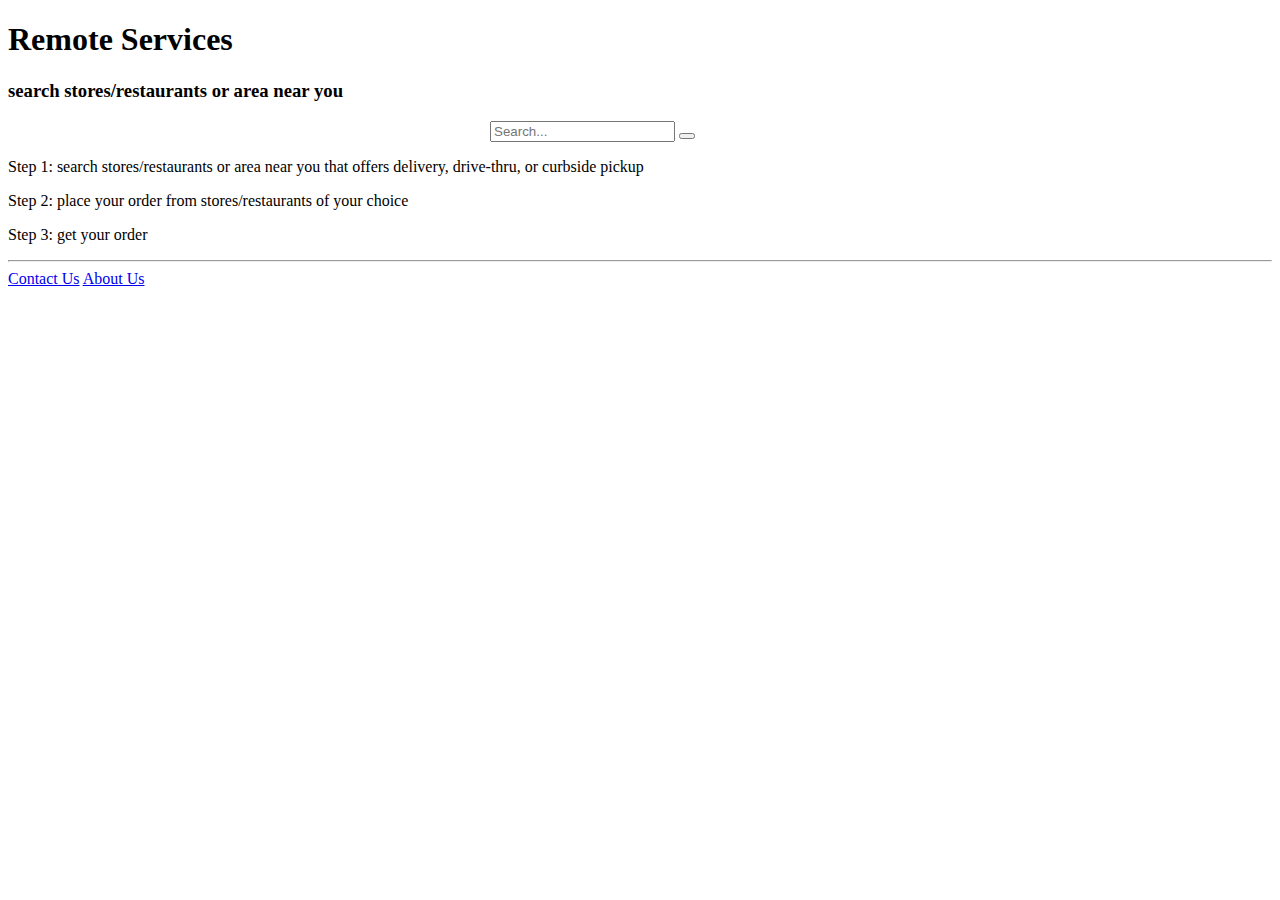
==== index.html @ a4b118c2 "Add files via upload" ====
<!DOCTYPE html>
<html lang="" dir="ltr">

<head>
  <meta charset="utf-8">
  <title>Remote Services</title>
  <link rel="stylesheet" href="css/style.css">
  <link rel="icon" href="favicon.ico">
</head>

<body>
  <div class="">
    <h1>Remote Services</h1>
    <h3>search stores/restaurants or area near you</h3>
    <form class="example" action="/action_page.php" style="margin:auto;max-width:300px">
      <input type="text" placeholder="Search...">
      <button type="submit"><i class="fa fa-search"></i></button>
    </form>
  </div>
  <p>Step 1: search stores/restaurants or area near you that offers delivery, drive-thru, or curbside pickup</p>
  <p>Step 2: place your order from stores/restaurants of your choice</p>
  <p>Step 3: get your order</p>
  <hr>
  <a href="contact.html">Contact Us</a>
  <a href="about.html">About Us</a>
</body>

</html>
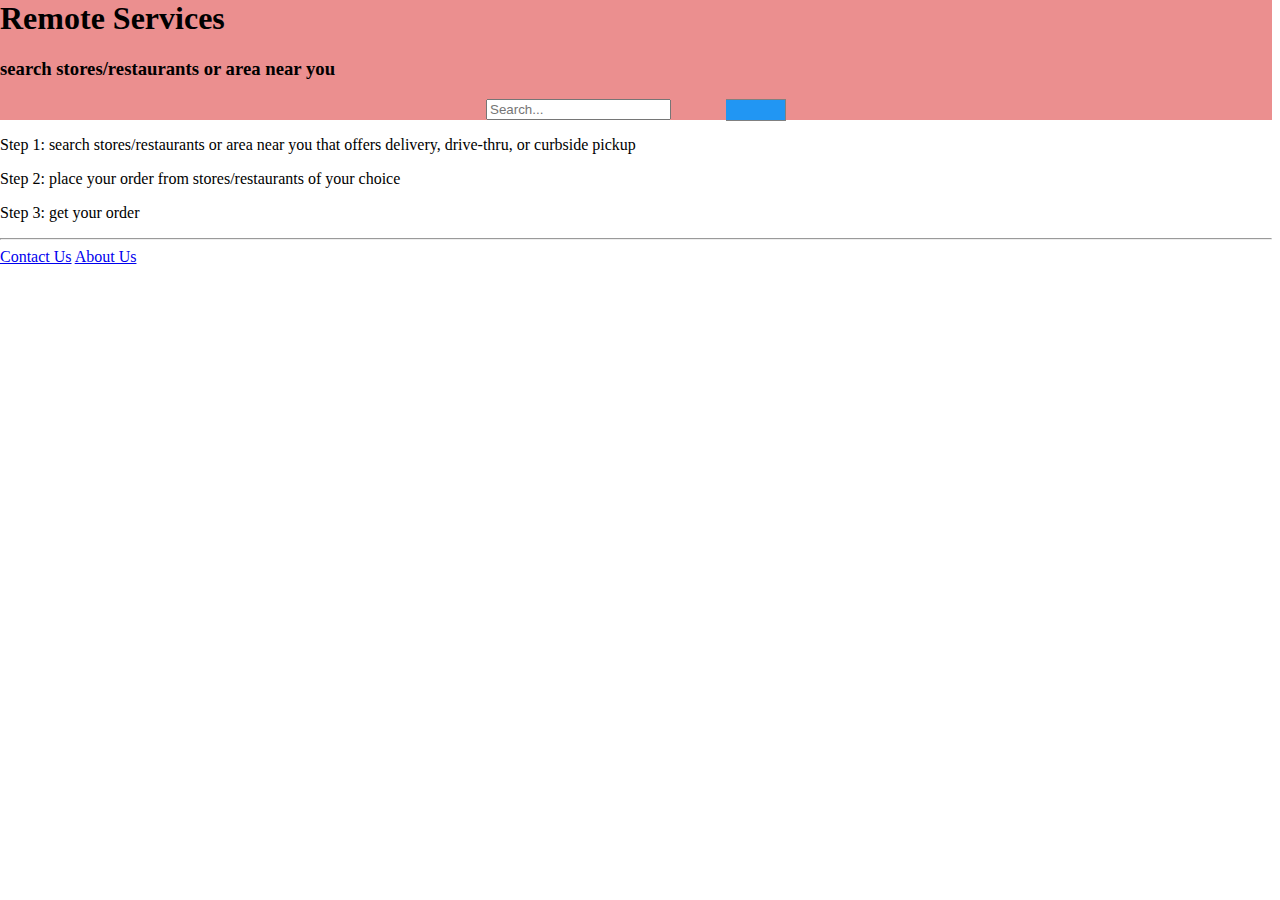
==== commit d67a7c2c: "Add files via upload" ====
--- a/index.html
+++ b/index.html
@@ -4,7 +4,7 @@
 <head>
   <meta charset="utf-8">
   <title>Remote Services</title>
-  <link rel="stylesheet" href="css/style.css">
+  <link rel="stylesheet" href="style.css">
   <link rel="icon" href="favicon.ico">
 </head>
 
--- a/style.css
+++ b/style.css
@@ -0,0 +1,31 @@
+div {
+  background-color: #eb8f8f;
+}
+
+h1 {
+  margin-top: 0;
+}
+body {
+  margin-left: 0;
+  margin-top: 0;
+}
+
+form.example input [type=text] {
+  padding: 10px;
+  font-size: 17px;
+  border: 1px solid grey;
+  float:left;
+  width: 80%;
+  background: #f1f1f1;
+}
+form.example button {
+  float: right;
+  width:20%;
+  padding: 10px;
+  background: #2196F3;
+  color: white;
+  font-size: 17px;
+  border: 1px solid grey;
+  border-left: none;
+  cursor: pointer;
+}
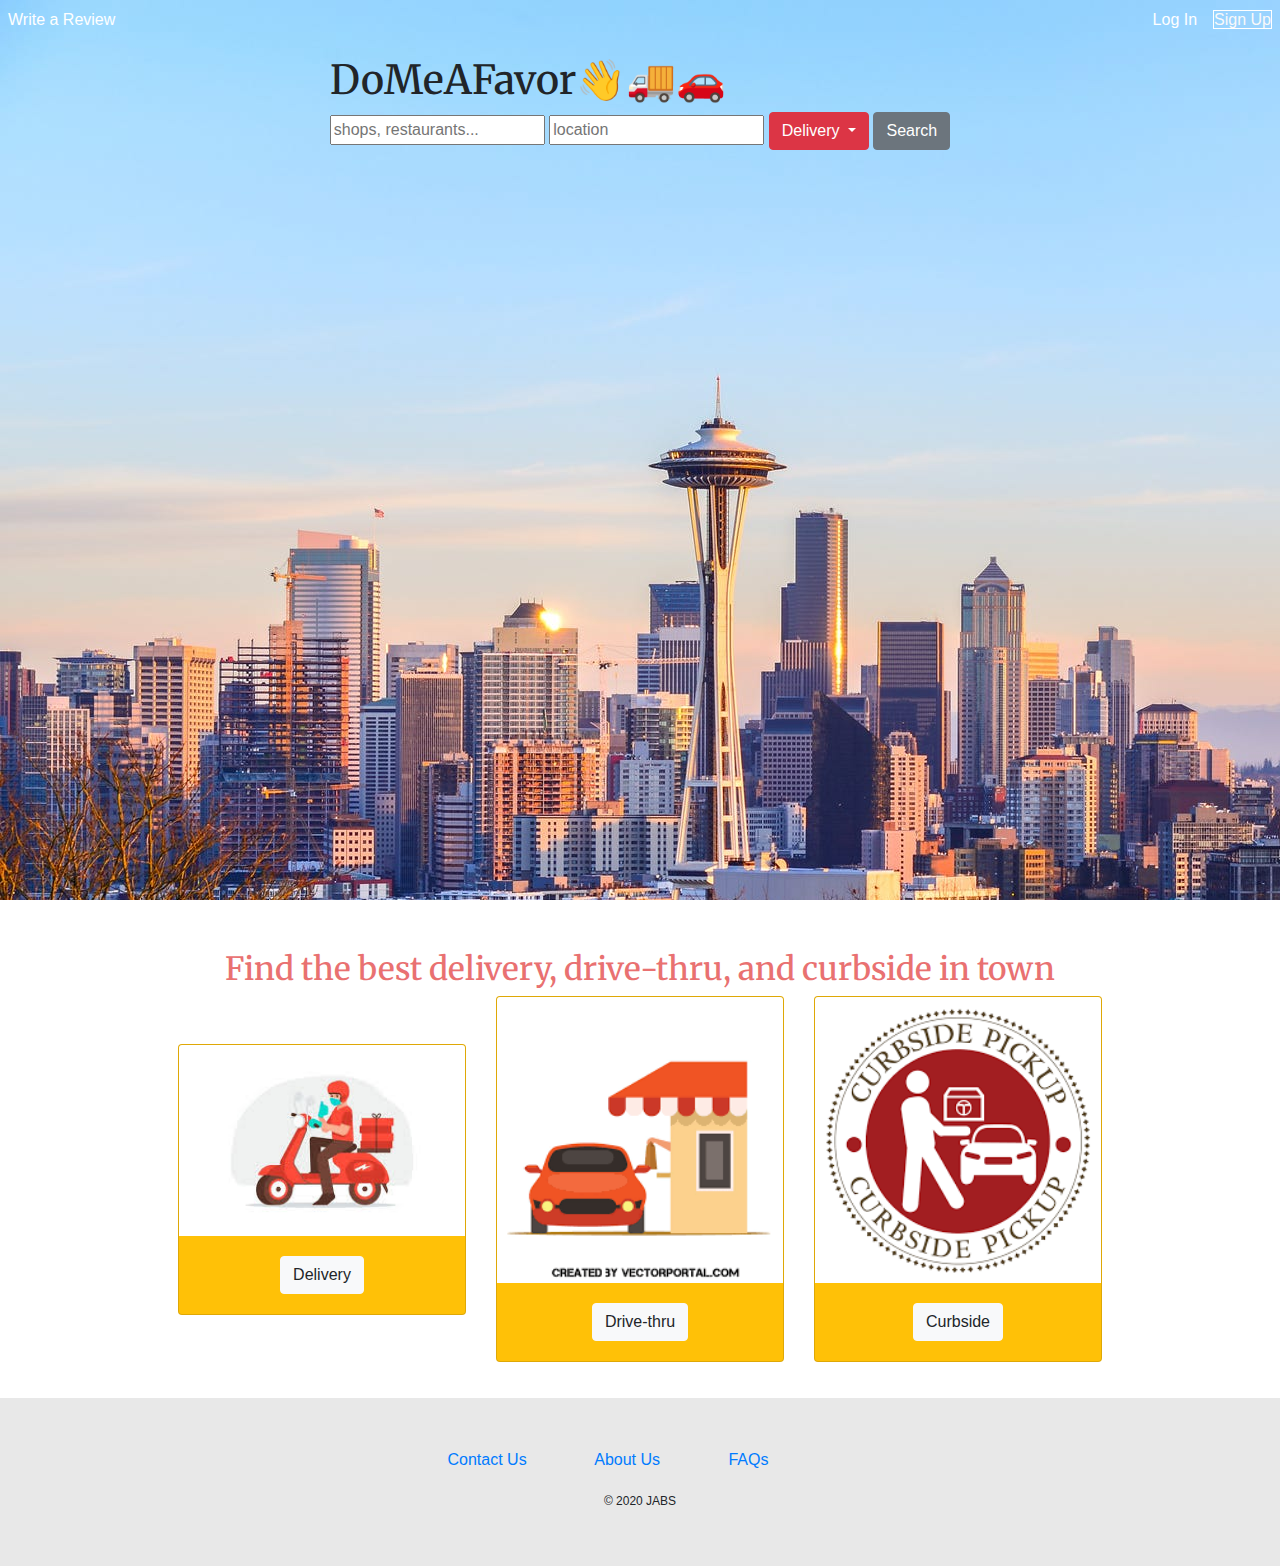
==== commit 60b10683: "Update 2" ====
--- a/index.html
+++ b/index.html
@@ -3,26 +3,85 @@
 
 <head>
   <meta charset="utf-8">
-  <title>Remote Services</title>
+  <title>JABS</title>
   <link rel="stylesheet" href="style.css">
   <link rel="icon" href="favicon.ico">
+  <!--bootstrap CSS -->
+  <link rel="stylesheet" href="https://stackpath.bootstrapcdn.com/bootstrap/4.5.2/css/bootstrap.min.css" integrity="sha384-JcKb8q3iqJ61gNV9KGb8thSsNjpSL0n8PARn9HuZOnIxN0hoP+VmmDGMN5t9UJ0Z" crossorigin="anonymous">
+  <!--bootstrap JS -->
+  <script src="https://code.jquery.com/jquery-3.5.1.slim.min.js" integrity="sha384-DfXdz2htPH0lsSSs5nCTpuj/zy4C+OGpamoFVy38MVBnE+IbbVYUew+OrCXaRkfj" crossorigin="anonymous"></script>
+  <script src="https://cdn.jsdelivr.net/npm/popper.js@1.16.1/dist/umd/popper.min.js" integrity="sha384-9/reFTGAW83EW2RDu2S0VKaIzap3H66lZH81PoYlFhbGU+6BZp6G7niu735Sk7lN" crossorigin="anonymous"></script>
+  <script src="https://stackpath.bootstrapcdn.com/bootstrap/4.5.2/js/bootstrap.min.js" integrity="sha384-B4gt1jrGC7Jh4AgTPSdUtOBvfO8shuf57BaghqFfPlYxofvL8/KUEfYiJOMMV+rV" crossorigin="anonymous"></script>
+ <!--Font style-->
+ <link href="https://fonts.googleapis.com/css2?family=Merriweather:wght@300&display=swap" rel="stylesheet">
 </head>
 
 <body>
-  <div class="">
-    <h1>Remote Services</h1>
-    <h3>search stores/restaurants or area near you</h3>
-    <form class="example" action="/action_page.php" style="margin:auto;max-width:300px">
-      <input type="text" placeholder="Search...">
-      <button type="submit"><i class="fa fa-search"></i></button>
-    </form>
+  <div class="top-container">
+    <div class="d-flex bd-highlight mb-3">
+      <div class="mr-auto p-2 bd-highlight"><a href="review.html" class="text-white">Write a Review</a></div>
+      <div class="p-2 bd-highlight"><a href="logIn.html" class="text-white">Log In</a></div>
+      <div class="p-2 bd-highlight"><span class="border border-white"><a href="signUp.html" class="class=btn btn-outline-light">Sign Up</a></span></div>
+    </div>
+    <div class="searchForm">
+      <form>
+        <h1>DoMeAFavor👋🚚🚗</h1>
+        <!-- searching box -->
+        <input type="text" placeholder="shops, restaurants...">
+        <input type="text" placeholder="location">
+        <!-- searching dropdown button -->
+        <div class="btn-group">
+          <button type="button" class="btn btn-danger dropdown-toggle" data-toggle="dropdown" aria-haspopup="true" aria-expanded="false">
+            Delivery
+          </button>
+          <div class="dropdown-menu">
+            <a class="dropdown-item" href="#">Delivery</a>
+            <a class="dropdown-item" href="#">Drive-thru</a>
+            <a class="dropdown-item" href="#">Curbside</a>
+            <div class="dropdown-divider"></div>
+            <a class="dropdown-item" href="#">All Services</a>
+          </div>
+        </div>
+        <!--searching button-->
+        <button type="button" class="btn btn-secondary" name="button">Search</button>
+      </form>
+    </div>
   </div>
-  <p>Step 1: search stores/restaurants or area near you that offers delivery, drive-thru, or curbside pickup</p>
-  <p>Step 2: place your order from stores/restaurants of your choice</p>
-  <p>Step 3: get your order</p>
-  <hr>
-  <a href="contact.html">Contact Us</a>
-  <a href="about.html">About Us</a>
+  <div class="middle-container">
+    <h2>Find the best delivery, drive-thru, and curbside in town</h2>
+    <div class="card-deck card-center">
+      <!--Card 1: Delivery-->
+      <div class="card text-white bg-warning mb-3" style="max-width: 18rem;">
+        <img src="images/home Delivery.jpeg" class="card-img-top" alt="delivery">
+        <div class="card-body">
+          <a class="btn btn-light"
+            href="https://www.google.com/search?rlz=1C1CHBF_enUS910US910&sxsrf=ALeKk03rBSie4ogf-2qc4JuzUg6DJZyujw%3A1600293409050&ei=IYpiX87cAtTh-gSK6Y7QAQ&q=delivery+seattle+wa&oq=delivery+seattle+wa&gs_lcp=[base64]&sclient=psy-ab&ved=0ahUKEwiO8brB1e7rAhXUsJ4KHYq0AxoQ4dUDCA0&uact=5">Delivery</a>
+        </div>
+      </div>
+      <!--Card 2: Drive-thru-->
+      <div class="card text-white bg-warning mb-3" style="max-width: 18rem;">
+        <img src="images/drive-thru.png" class="card-img-top" alt="drive-thru">
+        <div class="card-body">
+          <a class="btn btn-light" href="https://www.google.com/search?q=drive+thru+seattle&rlz=1C1CHBF_enUS910US910&oq=drive+thru+near+&aqs=chrome.2.0j69i57j0l6.21943j0j9&sourceid=chrome&ie=UTF-8">Drive-thru</a>
+        </div>
+      </div>
+      <!--Card 3: Curbside-->
+      <div class="card text-white bg-warning mb-3" style="max-width: 18rem;">
+        <img src="images/curbside2.png" class="card-img-top"  alt="curbside">
+        <div class="card-body">
+          <a class="btn btn-light"
+            href="https://www.google.com/search?rlz=1C1CHBF_enUS910US910&sxsrf=ALeKk02u2SR3zOCaOpSWuvaI8Kkm7WYkMw%3A1600292800623&ei=wIdiX9fcJZfZ-gSguISQBg&q=curbside+pickup+seattle&oq=curbs+seattle&gs_lcp=[base64]&sclient=psy-ab">Curbside</a>
+        </div>
+      </div>
+    </div>
+  </div>
+
+  <div class="bottom-container">
+    <a class="contact" href="contact.html">Contact Us</a>
+    <a class="about" href="about.html">About Us</a>
+    <a class="FAQ" href="FAQ.html">FAQs</a>
+    <p class = "copyright">© 2020 JABS</p>
+  </div>
 </body>
 
 </html>
--- a/style.css
+++ b/style.css
@@ -1,31 +1,55 @@
-div {
-  background-color: #eb8f8f;
+h1 {
+  font-family: 'Merriweather', serif;
 }
 
-h1 {
-  margin-top: 0;
+h2 {
+  font-family: 'Merriweather', serif;
+  color: #e97171;
 }
-body {
+.top-container {
+  height: 100vh;
+  background-image: url(images/seattle.jpg);
+}
+.middle-container {
+  padding: 50px 0 20px;
   margin-left: 0;
   margin-top: 0;
+  text-align: center;
 }
 
-form.example input [type=text] {
-  padding: 10px;
-  font-size: 17px;
-  border: 1px solid grey;
-  float:left;
-  width: 80%;
-  background: #f1f1f1;
+.bottom-container {
+  background-color: #e8e8e8;
+  padding: 50px 0 20px;
+  margin-left: 0;
+  margin-top: 0;
+  text-align: center;
 }
-form.example button {
-  float: right;
-  width:20%;
-  padding: 10px;
-  background: #2196F3;
-  color: white;
-  font-size: 17px;
-  border: 1px solid grey;
-  border-left: none;
-  cursor: pointer;
+
+.searchForm {
+  justify-content: center;
+  display: flex;
+  align-items: center;
 }
+
+.contact {
+  margin-right: 5%;
+}
+
+.about {
+  margin-right: 5%;
+}
+
+.FAQ {
+  margin-right: 5%;
+}
+
+.copyright {
+  font-size: 0.75rem;
+  padding: 20px 0;
+}
+
+.card-center {
+  justify-content: center;
+  display: flex;
+  align-items: center;
+}
